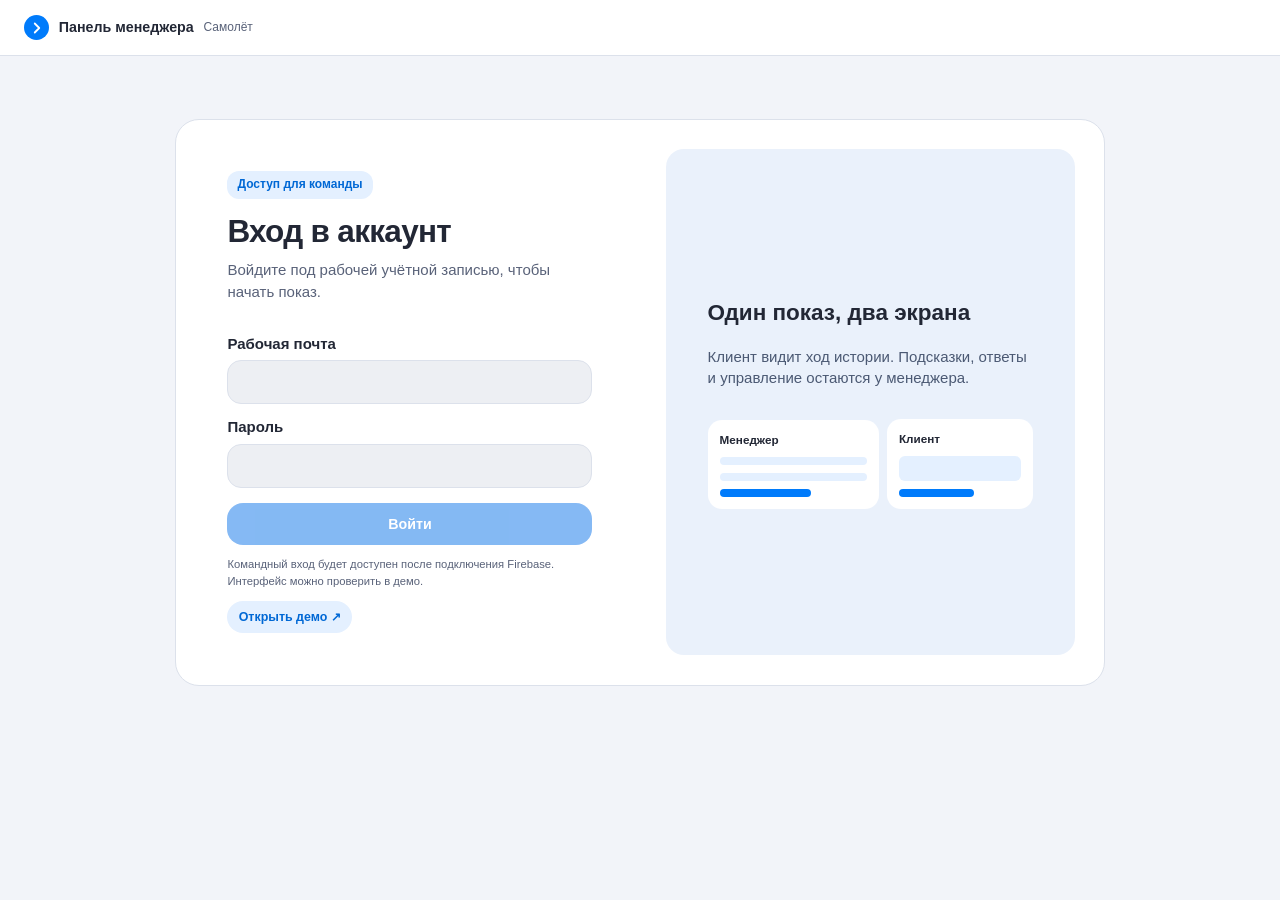
==== index.html @ 3eee1308 "Add synchronized sales presenter demo" ====
<!doctype html>
<html lang="ru">
<head>
  <meta charset="utf-8">
  <meta name="viewport" content="width=device-width, initial-scale=1">
  <title>Менеджер · Показ квартиры</title>
  <link rel="stylesheet" href="show.css">
  <script src="network-config.js" defer></script>
  <script src="show.js" defer></script>
  <script src="manager.js" defer></script>
</head>
<body data-role="manager">
  <header class="bar">
    <div class="app-identity">
      <span class="app-mark" aria-hidden="true"><svg viewBox="0 0 24 24"><path d="m9 6 6 6-6 6"/></svg></span>
      <b>Панель менеджера</b>
      <span class="mode">Самолёт</span>
    </div>
    <div class="connection" id="show-actions" hidden>
      <span id="status" role="status">Клиентский экран закрыт</span>
      <a id="client-link" class="button secondary" target="_blank" rel="noopener">Открыть клиентский экран ↗</a>
      <button id="sign-out" type="button" hidden>Завершить показ и выйти</button>
    </div>
  </header>
  <main id="login" class="login" hidden>
    <div class="login-panel">
      <span class="login-label">Доступ для команды</span>
      <h1>Вход в аккаунт</h1>
      <p class="login-intro">Войдите под рабочей учётной записью, чтобы начать показ.</p>
      <form id="login-form" method="post">
        <fieldset id="login-fields" disabled>
          <label for="email">Рабочая почта</label>
          <input id="email" type="email" autocomplete="username" required>
          <label for="password">Пароль</label>
          <input id="password" type="password" autocomplete="current-password" required>
          <button id="sign-in" type="submit" class="primary" disabled>Войти</button>
        </fieldset>
      </form>
      <p id="login-status" class="footnote" role="status">Подключаем вход…</p>
      <a id="open-demo" class="button secondary" href="?demo=1" hidden>Открыть демо ↗</a>
    </div>
    <aside class="login-preview">
      <h2>Один показ, два экрана</h2>
      <p>Клиент видит ход истории. Подсказки, ответы и управление остаются у менеджера.</p>
      <div class="preview-windows" aria-hidden="true">
        <div class="preview-screen preview-manager">
          <span>Менеджер</span>
          <i></i><i></i><i></i>
        </div>
        <div class="preview-screen preview-client">
          <span>Клиент</span>
          <i></i><i></i>
        </div>
      </div>
    </aside>
  </main>
  <div id="workspace" class="layout" hidden>
    <aside class="rail" aria-label="Этапы показа">
      <ol class="steps">
        <li data-step="U01" title="Знакомство">
          <svg viewBox="0 0 24 24" aria-hidden="true"><path d="M5 5h14v11h-6l-4 3v-3H5zM8 9h8M8 12h5"/></svg><span class="sr-only">Знакомство</span>
        </li>
        <li data-step="U08" title="Путь домой">
          <svg viewBox="0 0 24 24" aria-hidden="true"><path d="m4 11 8-7 8 7v8H4zM10 19v-6h4v6"/></svg><span class="sr-only">Путь домой</span>
        </li>
        <li data-step="H02" title="Маршрут с коляской">
          <svg viewBox="0 0 24 24" aria-hidden="true"><path d="M8 6h9l3 4H9L7 4H4m5 6 1 5h7l3-5"/><circle cx="11" cy="19" r="1.5"/><circle cx="17" cy="19" r="1.5"/></svg><span class="sr-only">Маршрут с коляской</span>
        </li>
        <li data-step="U19" title="Критерии">
          <svg viewBox="0 0 24 24" aria-hidden="true"><path d="M9 6h11M9 12h11M9 18h11M4 6h1m-1 6h1m-1 6h1"/></svg><span class="sr-only">Критерии</span>
        </li>
        <li data-step="U20" title="Подбор">
          <svg viewBox="0 0 24 24" aria-hidden="true"><path d="M5 5h5v5H5zm9 0h5v5h-5zM5 14h5v5H5zm9 0h5v5h-5z"/></svg><span class="sr-only">Подбор</span>
        </li>
      </ol>
    </aside>
    <main class="panel">
      <section id="stage" class="stage" aria-label="Общий кадр"></section>
      <aside class="tools" aria-label="Рабочая панель">
        <div class="tools-fields">
          <div class="cue-card">
            <p class="eyebrow">Подсказка менеджеру</p>
            <h2 id="cue-title"></h2>
            <p id="cue" class="cue"></p>
          </div>
          <button id="branch" type="button" class="branch-option" hidden>Маршрут с коляской ↗</button>
          <div class="answer">
            <label for="confirmed">Ответ клиента</label>
            <textarea id="confirmed" rows="4" placeholder="Запишите ответ словами клиента"></textarea>
          </div>
        </div>
        <div class="controls">
          <button id="next" type="button" class="primary">Далее</button>
          <button id="back" type="button" class="secondary">Назад</button>
        </div>
        <p class="footnote">Ответ виден только менеджеру. Для репетиции используйте вымышленные данные.</p>
      </aside>
    </main>
  </div>
</body>
</html>
---- show.css ----
:root {
  color-scheme: light;
  font: 15px/1.45 "Segoe UI", Arial, sans-serif;
  color: #222735;
  background: #f2f4f9;
  --blue: #007bfb;
  --blue-ink: #0068d5;
  --blue-soft: #e4f0ff;
  --surface: #edeff3;
  --muted: #596279;
  --line: #dce1eb;
}

* { box-sizing: border-box; }
[hidden] { display: none !important; }
body { margin: 0; height: 100dvh; display: grid; grid-template-rows: auto minmax(0, 1fr); }

.bar, .app-identity, .connection {
  display: flex;
  align-items: center;
  gap: .65rem;
}

.bar {
  min-height: 56px;
  justify-content: space-between;
  flex-wrap: wrap;
  padding: .55rem clamp(.8rem, 2vw, 1.6rem);
  background: #fff;
  border-bottom: 1px solid var(--line);
}

.app-identity { font-size: .95rem; }
.app-mark {
  display: grid;
  width: 25px;
  height: 25px;
  flex: 0 0 25px;
  place-items: center;
  border-radius: 50%;
  color: white;
  background: var(--blue);
}
.app-mark svg { width: 18px; fill: none; stroke: currentColor; stroke-width: 2.4; stroke-linecap: round; stroke-linejoin: round; }
.mode, #status { font-size: .8rem; color: var(--muted); }
.connection { flex-wrap: wrap; gap: .5rem; }

.layout {
  min-width: 0;
  min-height: 0;
  display: grid;
  grid-template-columns: 54px minmax(0, 1fr);
  padding: 12px 14px 14px 8px;
  gap: 7px;
}

.rail { min-height: 0; overflow: auto; }
.steps { display: grid; justify-items: center; gap: 7px; list-style: none; margin: 0; padding: 7px 0; }
.steps li { display: grid; place-items: center; width: 36px; height: 36px; border-radius: 11px; color: #575e76; }
.steps li[aria-current] { color: var(--blue-ink); background: #fff; box-shadow: 0 1px 3px #293f6510; }
.steps svg { width: 19px; fill: none; stroke: currentColor; stroke-width: 1.65; stroke-linecap: round; stroke-linejoin: round; }
.sr-only { position: absolute; width: 1px; height: 1px; padding: 0; overflow: hidden; clip-path: inset(50%); white-space: nowrap; }

.panel {
  display: grid;
  grid-template-columns: minmax(0, 1fr) clamp(220px, 23vw, 290px);
  gap: 12px;
  min-width: 0;
  min-height: 0;
  padding: 8px;
  background: #fff;
  border-radius: 22px;
}

.client-panel { grid-template-columns: minmax(0, 1fr); padding: 12px 14px 14px; }
.stage, .tools { min-width: 0; min-height: 0; overflow: auto; overscroll-behavior: contain; scrollbar-width: thin; }
.stage { position: relative; border-radius: 14px; background: #fff; }
[data-role=client] .stage { overflow: hidden; border-radius: 22px; }
.story { width: min(100%, 1400px); margin-inline: auto; padding: 12px 8px 12px 10px; }
[data-role=client] .story { padding: 16px 14px; }
.story-block + .story-block { margin-top: 12px; }
.scene-heading { padding: 5px 6px 3px; }

h1 { margin: 0; font-size: clamp(1.24rem, 2.1vw, 1.52rem); line-height: 1.22; letter-spacing: -.022em; }
h2 { margin: .2rem 0; font-size: 1.04rem; line-height: 1.28; }
.lead { margin: .4rem 0 0; color: #667087; font-size: clamp(.92rem, 1.4vw, 1.06rem); font-weight: 600; }

.art { margin: 0; border-radius: 18px; overflow: hidden; background: #eaf1fb; }
.art svg { display: block; width: 100%; height: auto; }
.client-panel .art { max-width: max(780px, calc(140dvh - 155px)); margin-inline: auto; }
.overview { display: grid; align-content: center; gap: 10px; min-height: clamp(180px, 32dvh, 340px); padding: clamp(16px, 3vw, 34px); border-radius: 18px; background: #eaf1fb; }
.overview ol { display: grid; gap: 9px; list-style: none; margin: 0; padding: 0; }
.overview li { display: flex; align-items: center; gap: 9px; width: fit-content; padding: 8px 12px; border-radius: 13px; background: #fff; font-weight: 650; }
.overview li span { color: var(--blue-ink); font-size: .76rem; }
.detail, .lots article { padding: 16px; border-radius: 16px; background: #f1f5fa; }
.detail p { margin: .4rem 0 0; color: #3e4b62; }
.lots { display: grid; grid-template-columns: repeat(2, minmax(0, 1fr)); gap: 10px; }
.lots strong { display: block; margin-bottom: .25rem; }

.tools { display: flex; flex-direction: column; gap: 8px; padding: 12px 6px 12px 0; overflow: hidden; }
.tools-fields { display: flex; flex: 1; min-height: 0; flex-direction: column; gap: 8px; overflow: auto; scrollbar-width: thin; }
.cue-card, .answer { border-radius: 18px; padding: 13px 14px; background: var(--surface); }
.cue-card { flex-shrink: 0; }
.eyebrow { margin: 0 0 .4rem; font-size: .75rem; color: var(--muted); font-weight: 650; }
.cue { margin: .45rem 0 0; color: #424c63; font-size: .875rem; }
.answer { min-height: 112px; display: flex; flex: 1 0 auto; flex-direction: column; }
.answer label { font-size: .9rem; color: #515c74; font-weight: 650; margin-bottom: .35rem; }
textarea { width: 100%; min-height: 64px; flex: 1; resize: vertical; padding: 0; border: 0; background: transparent; font: inherit; color: inherit; }
textarea::placeholder { color: #616b82; }
.footnote { color: var(--muted); font-size: .75rem; margin: 0 .2rem; }
.controls { display: grid; gap: 5px; flex-shrink: 0; }

.button, button {
  display: inline-flex;
  align-items: center;
  justify-content: center;
  min-height: 32px;
  padding: .4rem .75rem;
  border: 0;
  border-radius: 16px;
  background: var(--surface);
  color: #30384b;
  font: inherit;
  font-size: .83rem;
  font-weight: 650;
  text-align: center;
  text-decoration: none;
  cursor: pointer;
}
button:disabled { opacity: .48; cursor: default; }
.primary { color: #fff; background: #006ee8; }
.secondary { color: var(--blue-ink); background: var(--blue-soft); }
.branch-option { justify-content: flex-start; min-height: 46px; flex-shrink: 0; padding-inline: 14px; background: var(--surface); }
.branch-option:hover { color: var(--blue-ink); background: var(--blue-soft); }
:where(a, button, textarea, input):focus-visible { outline: 2px solid var(--blue-ink); outline-offset: 2px; }

.waiting { padding: 1.3rem; color: var(--muted); }
.login {
  align-self: start;
  display: grid;
  grid-template-columns: minmax(280px, 1fr) minmax(280px, 1fr);
  gap: clamp(16px, 4vw, 54px);
  width: min(930px, calc(100% - 2rem));
  margin: clamp(1rem, 7vh, 4.5rem) auto;
  padding: clamp(12px, 2.3vw, 30px);
  border: 1px solid var(--line);
  border-radius: 24px;
  background: #fff;
}
.login-panel { min-width: 0; padding: clamp(10px, 2vw, 22px); }
.login-label { display: inline-block; padding: 5px 10px; border-radius: 12px; color: var(--blue-ink); background: var(--blue-soft); font-size: .8rem; font-weight: 650; }
.login h1 { font-size: clamp(1.65rem, 3.1vw, 2.1rem); margin-top: .85rem; }
.login-intro { color: var(--muted); margin: .6rem 0 1.2rem; }
.login fieldset { min-width: 0; padding: 0; border: 0; margin: 0; }
.login label { display: block; margin: .8rem 0 .4rem; font-weight: 650; }
.login input { width: 100%; min-height: 44px; padding: .65rem .8rem; border: 1px solid var(--line); border-radius: 14px; background: var(--surface); color: inherit; font: inherit; }
.login button { margin: 1rem 0 .75rem; width: 100%; min-height: 42px; font-size: .95rem; }
.login .footnote { margin: 0; line-height: 1.5; }
.login #open-demo { margin-top: .75rem; }
.login-preview { display: flex; flex-direction: column; justify-content: center; padding: clamp(18px, 4vw, 42px); border-radius: 18px; background: #eaf1fb; }
.login-preview h2 { font-size: clamp(1.15rem, 2vw, 1.5rem); }
.login-preview p { color: #4b5973; }
.preview-windows { display: grid; grid-template-columns: 1fr .85fr; gap: 8px; align-items: end; margin-top: 15px; }
.preview-screen { display: grid; gap: 8px; padding: 12px; border-radius: 14px; background: #fff; }
.preview-screen span { font-size: .78rem; font-weight: 650; }
.preview-screen i { height: 8px; border-radius: 6px; background: var(--blue-soft); }
.preview-screen i:last-child { width: 62%; background: var(--blue); }
.preview-client i:first-of-type { height: 25px; }

.pointer {
  display: none;
  position: absolute;
  z-index: 1;
  width: 20px;
  height: 20px;
  border: 3px solid white;
  outline: 2px solid var(--blue);
  border-radius: 50%;
  background: var(--blue);
  transform: translate(-50%, -50%);
  pointer-events: none;
}

@media (min-width: 741px) and (min-height: 720px) {
  .tools { padding-top: 89px; }
}

@media (max-width: 740px) {
  .layout { grid-template-columns: 38px minmax(0, 1fr); padding: 6px; gap: 3px; }
  .client-panel { grid-template-columns: minmax(0, 1fr); }
  .panel { grid-template-columns: minmax(0, 1fr); grid-template-rows: minmax(0, 1.2fr) minmax(0, 1fr); gap: 5px; }
  .tools { padding: 3px 6px 6px; border-top: 1px solid var(--line); }
  .story { padding-inline: 3px; }
  .mode { display: none; }
  .login { grid-template-columns: minmax(0, 1fr); max-width: 460px; }
  .login-preview { display: none; }
}
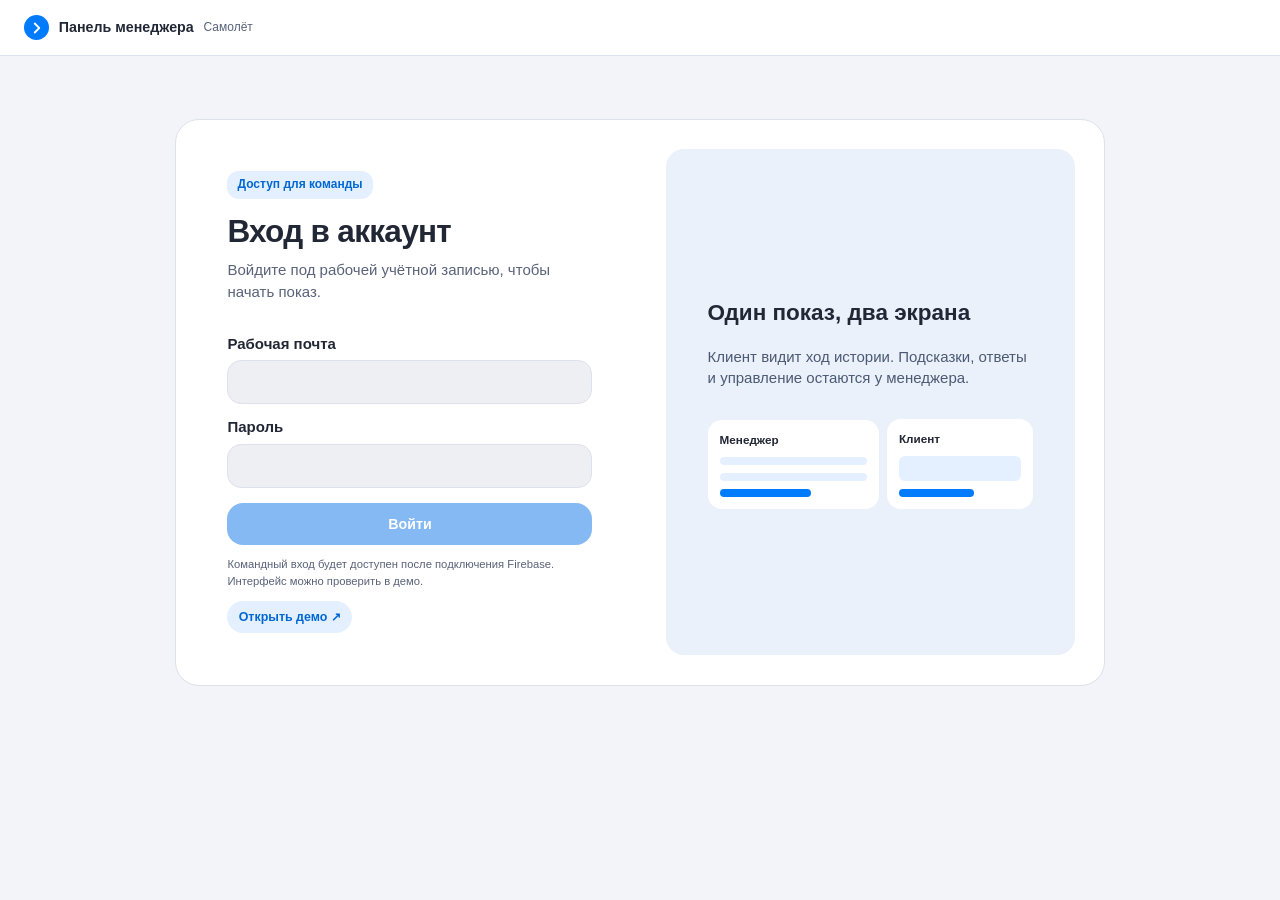
==== commit c0f116aa: "Link the presentation to the official apartment catalog" ====
--- a/index.html
+++ b/index.html
@@ -4,10 +4,10 @@
   <meta charset="utf-8">
   <meta name="viewport" content="width=device-width, initial-scale=1">
   <title>Менеджер · Показ квартиры</title>
-  <link rel="stylesheet" href="show.css">
+  <link rel="stylesheet" href="show.css?v=catalog-1">
   <script src="network-config.js" defer></script>
-  <script src="show.js" defer></script>
-  <script src="manager.js" defer></script>
+  <script src="show.js?v=catalog-1" defer></script>
+  <script src="manager.js?v=catalog-1" defer></script>
 </head>
 <body data-role="manager">
   <header class="bar">
@@ -84,6 +84,19 @@
             <p id="cue" class="cue"></p>
           </div>
           <button id="branch" type="button" class="branch-option" hidden>Маршрут с коляской ↗</button>
+          <fieldset id="catalog-filters" class="catalog-filters" hidden>
+            <legend>Согласованные параметры</legend>
+            <label for="room-count">Количество комнат</label>
+            <select id="room-count">
+              <option value="">Любое</option>
+              <option value="1">1 комната</option>
+              <option value="2">2 комнаты</option>
+              <option value="3">3 комнаты</option>
+            </select>
+            <label for="price-limit">Максимальная цена, ₽</label>
+            <input id="price-limit" type="number" min="1" max="1000000000" step="1" placeholder="Не указана">
+            <p class="footnote">Эти параметры попадут в ссылку на каталог после перехода к подбору.</p>
+          </fieldset>
           <div class="answer">
             <label for="confirmed">Ответ клиента</label>
             <textarea id="confirmed" rows="4" placeholder="Запишите ответ словами клиента"></textarea>
--- a/show.css
+++ b/show.css
@@ -92,10 +92,15 @@
 .overview ol { display: grid; gap: 9px; list-style: none; margin: 0; padding: 0; }
 .overview li { display: flex; align-items: center; gap: 9px; width: fit-content; padding: 8px 12px; border-radius: 13px; background: #fff; font-weight: 650; }
 .overview li span { color: var(--blue-ink); font-size: .76rem; }
-.detail, .lots article { padding: 16px; border-radius: 16px; background: #f1f5fa; }
+.detail { padding: 16px; border-radius: 16px; background: #f1f5fa; }
 .detail p { margin: .4rem 0 0; color: #3e4b62; }
-.lots { display: grid; grid-template-columns: repeat(2, minmax(0, 1fr)); gap: 10px; }
-.lots strong { display: block; margin-bottom: .25rem; }
+.source-link { display: inline-block; margin-top: .65rem; color: var(--blue-ink); font-weight: 650; text-decoration: none; }
+.source-link:hover { text-decoration: underline; }
+.selection { padding: clamp(12px, 2.5vw, 22px); border-radius: 18px; background: #eaf1fb; }
+.selection-grid { display: grid; grid-template-columns: repeat(auto-fit, minmax(min(100%, 175px), 1fr)); gap: 10px; }
+.selection-grid a { display: grid; align-content: start; gap: 5px; padding: 14px; border: 1px solid transparent; border-radius: 14px; background: #fff; color: var(--blue-ink); text-decoration: none; }
+.selection-grid a:hover { border-color: var(--blue-ink); }
+.selection-grid span { color: var(--muted); font-size: .85rem; }
 
 .tools { display: flex; flex-direction: column; gap: 8px; padding: 12px 6px 12px 0; overflow: hidden; }
 .tools-fields { display: flex; flex: 1; min-height: 0; flex-direction: column; gap: 8px; overflow: auto; scrollbar-width: thin; }
@@ -103,6 +108,10 @@
 .cue-card { flex-shrink: 0; }
 .eyebrow { margin: 0 0 .4rem; font-size: .75rem; color: var(--muted); font-weight: 650; }
 .cue { margin: .45rem 0 0; color: #424c63; font-size: .875rem; }
+.catalog-filters { flex-shrink: 0; min-width: 0; margin: 0; padding: 10px 14px 13px; border: 1px solid var(--line); border-radius: 16px; }
+.catalog-filters legend { padding-inline: 4px; font-size: .85rem; font-weight: 650; }
+.catalog-filters label { display: block; margin-bottom: 4px; color: #424c63; font-size: .82rem; }
+.catalog-filters input, .catalog-filters select { width: 100%; margin-bottom: 9px; padding: 6px 8px; border: 1px solid var(--line); border-radius: 9px; background: #fff; color: inherit; font: inherit; }
 .answer { min-height: 112px; display: flex; flex: 1 0 auto; flex-direction: column; }
 .answer label { font-size: .9rem; color: #515c74; font-weight: 650; margin-bottom: .35rem; }
 textarea { width: 100%; min-height: 64px; flex: 1; resize: vertical; padding: 0; border: 0; background: transparent; font: inherit; color: inherit; }
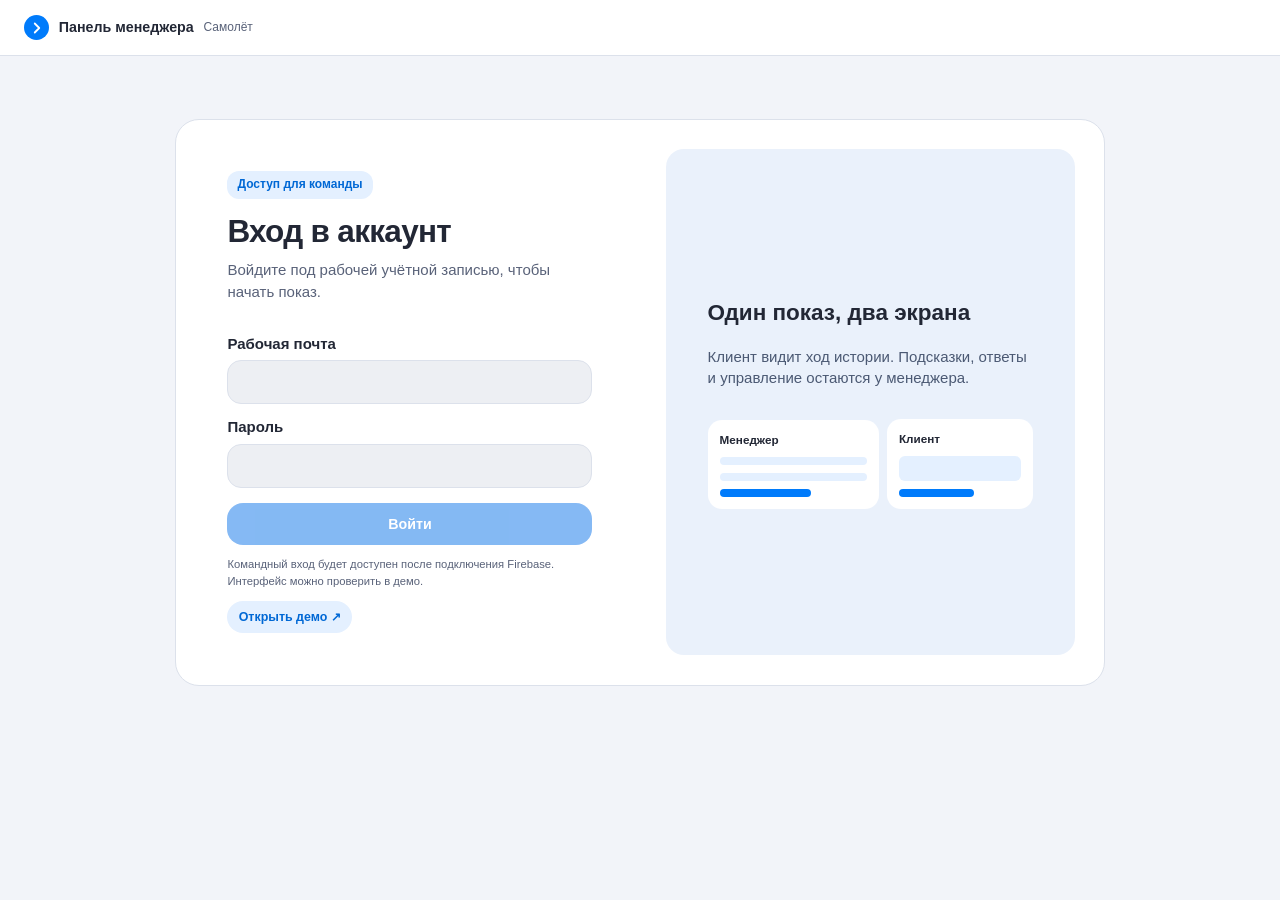
==== commit 56c9802f: "Stream the catalog tab to the audience window" ====
--- a/index.html
+++ b/index.html
@@ -4,10 +4,11 @@
   <meta charset="utf-8">
   <meta name="viewport" content="width=device-width, initial-scale=1">
   <title>Менеджер · Показ квартиры</title>
-  <link rel="stylesheet" href="show.css?v=catalog-1">
+  <link rel="stylesheet" href="show.css?v=catalog-2">
   <script src="network-config.js" defer></script>
-  <script src="show.js?v=catalog-1" defer></script>
-  <script src="manager.js?v=catalog-1" defer></script>
+  <script src="catalog-share.js" defer></script>
+  <script src="show.js?v=catalog-2" defer></script>
+  <script src="manager.js?v=catalog-2" defer></script>
 </head>
 <body data-role="manager">
   <header class="bar">
@@ -97,6 +98,10 @@
             <input id="price-limit" type="number" min="1" max="1000000000" step="1" placeholder="Не указана">
             <p class="footnote">Эти параметры попадут в ссылку на каталог после перехода к подбору.</p>
           </fieldset>
+          <section id="catalog-share" class="catalog-share" aria-label="Демонстрация каталога" hidden>
+            <button id="share-catalog" type="button" class="primary">Показать вкладку</button>
+            <p id="catalog-share-status" class="footnote" role="status"></p>
+          </section>
           <div class="answer">
             <label for="confirmed">Ответ клиента</label>
             <textarea id="confirmed" rows="4" placeholder="Запишите ответ словами клиента"></textarea>
--- a/show.css
+++ b/show.css
@@ -72,7 +72,7 @@
   border-radius: 22px;
 }
 
-.client-panel { grid-template-columns: minmax(0, 1fr); padding: 12px 14px 14px; }
+.client-panel { position: relative; grid-template-columns: minmax(0, 1fr); padding: 12px 14px 14px; }
 .stage, .tools { min-width: 0; min-height: 0; overflow: auto; overscroll-behavior: contain; scrollbar-width: thin; }
 .stage { position: relative; border-radius: 14px; background: #fff; }
 [data-role=client] .stage { overflow: hidden; border-radius: 22px; }
@@ -112,6 +112,10 @@
 .catalog-filters legend { padding-inline: 4px; font-size: .85rem; font-weight: 650; }
 .catalog-filters label { display: block; margin-bottom: 4px; color: #424c63; font-size: .82rem; }
 .catalog-filters input, .catalog-filters select { width: 100%; margin-bottom: 9px; padding: 6px 8px; border: 1px solid var(--line); border-radius: 9px; background: #fff; color: inherit; font: inherit; }
+.catalog-share { display: grid; gap: 7px; flex-shrink: 0; padding: 10px; border-radius: 16px; background: var(--blue-soft); }
+.catalog-live { position: absolute; inset: 12px 14px 14px; z-index: 2; display: grid; grid-template-rows: auto minmax(0, 1fr); gap: 9px; padding: 12px; border-radius: 22px; background: #fff; }
+.catalog-live h1 { padding: 4px; font-size: 1.1rem; }
+.catalog-live video { width: 100%; height: 100%; min-height: 0; border-radius: 13px; background: #222735; object-fit: contain; }
 .answer { min-height: 112px; display: flex; flex: 1 0 auto; flex-direction: column; }
 .answer label { font-size: .9rem; color: #515c74; font-weight: 650; margin-bottom: .35rem; }
 textarea { width: 100%; min-height: 64px; flex: 1; resize: vertical; padding: 0; border: 0; background: transparent; font: inherit; color: inherit; }
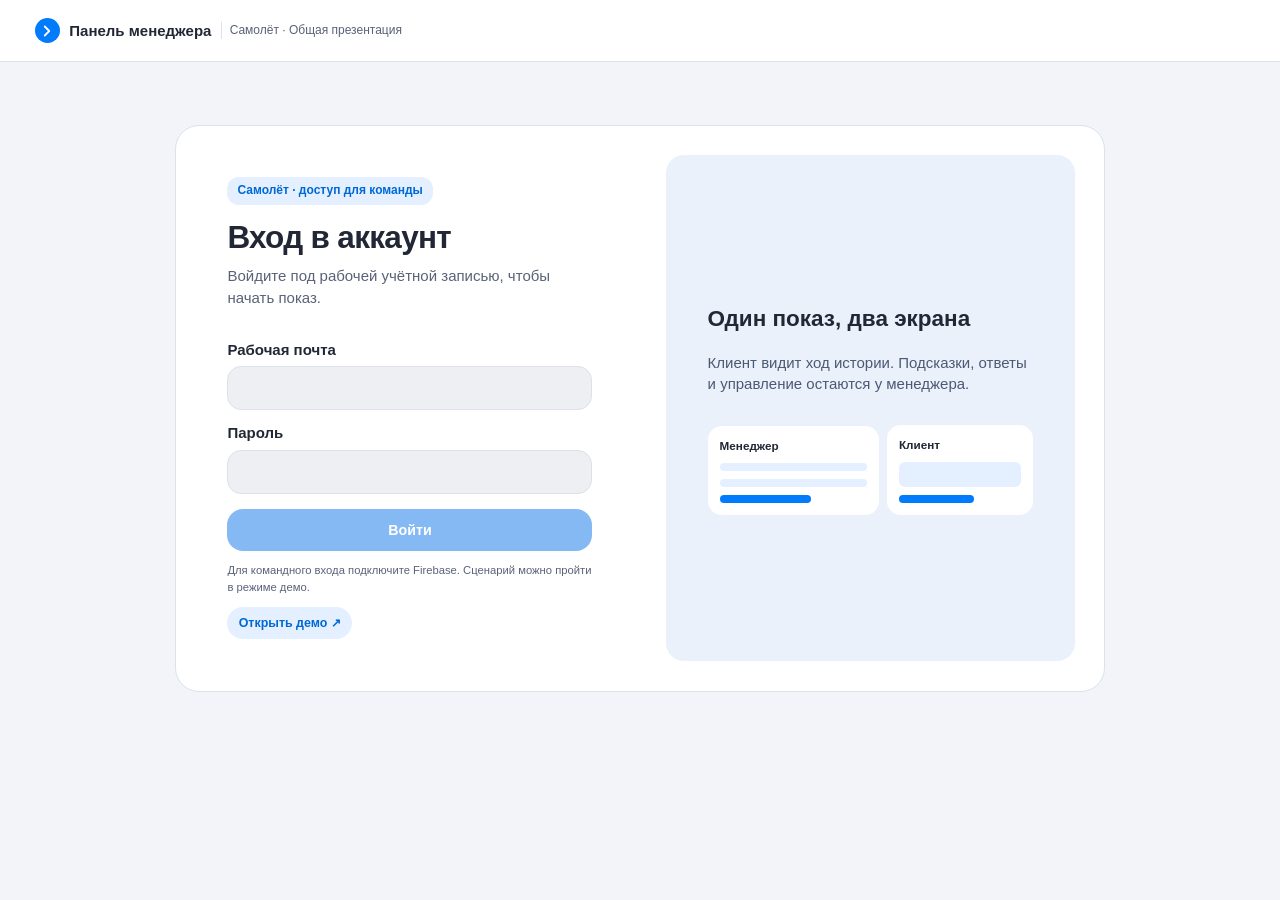
==== commit 5233ac3d: "Publish Eco Bunino v0.6 stakeholder demo" ====
--- a/index.html
+++ b/index.html
@@ -3,29 +3,45 @@
 <head>
   <meta charset="utf-8">
   <meta name="viewport" content="width=device-width, initial-scale=1">
-  <title>Менеджер · Показ квартиры</title>
-  <link rel="stylesheet" href="show.css?v=catalog-2">
-  <script src="network-config.js" defer></script>
-  <script src="catalog-share.js" defer></script>
-  <script src="show.js?v=catalog-2" defer></script>
-  <script src="manager.js?v=catalog-2" defer></script>
+  <title>Самолёт · Панель менеджера</title>
+  <link rel="icon" type="image/svg+xml" href="favicon.svg">
+  <link rel="stylesheet" href="show.css?v=0.6.0">
+  <script src="startup.js?v=0.6.0" defer></script>
+  <script src="network-config.js?v=0.6.0" defer></script>
+  <script src="catalog-share.js?v=0.6.0" defer></script>
+  <script src="story-public.js?v=0.6.0" defer></script>
+  <script src="projects.js?v=0.6.0" defer></script>
+  <script src="audience-story.js?v=0.6.0" defer></script>
+  <script src="eco-layouts.js?v=0.6.0" defer></script>
+  <script src="living-scenes.js?v=0.6.0" defer></script>
+  <script src="visual-context.js?v=0.6.0" defer></script>
+  <script src="story-manager.js?v=0.6.0" defer></script>
+  <script src="show.js?v=0.6.0" defer></script>
+  <script src="route-planner.js?v=0.6.0" defer></script>
+  <script src="meeting-selection.js?v=0.6.0" defer></script>
+  <script src="manager.js?v=0.6.0" defer></script>
 </head>
 <body data-role="manager">
+  <section id="startup-notice" class="startup-notice" aria-label="Загрузка показа">
+    <p role="status">Загружаем показ…</p>
+    <a href="">Открыть свежую страницу</a>
+  </section>
   <header class="bar">
     <div class="app-identity">
       <span class="app-mark" aria-hidden="true"><svg viewBox="0 0 24 24"><path d="m9 6 6 6-6 6"/></svg></span>
       <b>Панель менеджера</b>
-      <span class="mode">Самолёт</span>
+      <span id="manager-mode" class="mode">Самолёт · Общая презентация</span>
     </div>
     <div class="connection" id="show-actions" hidden>
       <span id="status" role="status">Клиентский экран закрыт</span>
+      <button id="open-hub" class="secondary" type="button" hidden>Проекты ↔</button>
       <a id="client-link" class="button secondary" target="_blank" rel="noopener">Открыть клиентский экран ↗</a>
       <button id="sign-out" type="button" hidden>Завершить показ и выйти</button>
     </div>
   </header>
   <main id="login" class="login" hidden>
     <div class="login-panel">
-      <span class="login-label">Доступ для команды</span>
+      <span class="login-label">Самолёт · доступ для команды</span>
       <h1>Вход в аккаунт</h1>
       <p class="login-intro">Войдите под рабочей учётной записью, чтобы начать показ.</p>
       <form id="login-form" method="post">
@@ -56,64 +72,313 @@
     </aside>
   </main>
   <div id="workspace" class="layout" hidden>
-    <aside class="rail" aria-label="Этапы показа">
-      <ol class="steps">
-        <li data-step="U01" title="Знакомство">
-          <svg viewBox="0 0 24 24" aria-hidden="true"><path d="M5 5h14v11h-6l-4 3v-3H5zM8 9h8M8 12h5"/></svg><span class="sr-only">Знакомство</span>
-        </li>
-        <li data-step="U08" title="Путь домой">
-          <svg viewBox="0 0 24 24" aria-hidden="true"><path d="m4 11 8-7 8 7v8H4zM10 19v-6h4v6"/></svg><span class="sr-only">Путь домой</span>
-        </li>
-        <li data-step="H02" title="Маршрут с коляской">
-          <svg viewBox="0 0 24 24" aria-hidden="true"><path d="M8 6h9l3 4H9L7 4H4m5 6 1 5h7l3-5"/><circle cx="11" cy="19" r="1.5"/><circle cx="17" cy="19" r="1.5"/></svg><span class="sr-only">Маршрут с коляской</span>
-        </li>
-        <li data-step="U19" title="Критерии">
-          <svg viewBox="0 0 24 24" aria-hidden="true"><path d="M9 6h11M9 12h11M9 18h11M4 6h1m-1 6h1m-1 6h1"/></svg><span class="sr-only">Критерии</span>
-        </li>
-        <li data-step="U20" title="Подбор">
-          <svg viewBox="0 0 24 24" aria-hidden="true"><path d="M5 5h5v5H5zm9 0h5v5h-5zM5 14h5v5H5zm9 0h5v5h-5z"/></svg><span class="sr-only">Подбор</span>
-        </li>
-      </ol>
+    <aside class="rail" aria-label="Маршрут показа">
+      <div class="rail-title">История v0.6</div>
+      <p id="run-progress" class="rail-progress"></p>
+      <ol id="chapters" class="steps"></ol>
+      <details class="rehearsal" open>
+        <summary>Репетиция</summary>
+        <label for="practice">Вводные</label>
+        <select id="practice">
+          <option value="none">Свои ответы</option>
+          <option value="partial">Известна только цель</option>
+          <optgroup label="Восемь историй">
+            <option value="family">Семья и школа</option>
+            <option value="work">Без детей, работа дома</option>
+            <option value="upgrade">Квартира побольше</option>
+            <option value="parents">Для родителей</option>
+            <option value="child-home">Жильё ребёнку</option>
+            <option value="rent">Сдавать в аренду</option>
+            <option value="resale">Купить для перепродажи</option>
+            <option value="independent">Съехать от родных</option>
+          </optgroup>
+          <option value="move">Семья и переезд · демо</option>
+        </select>
+        <label for="route-mode">Маршрут</label>
+        <select id="route-mode">
+          <option value="full">Полный · 10:00</option>
+          <option value="short">Короткий · основные сцены</option>
+        </select>
+        <button id="restart-story" class="secondary" type="button">Начать заново</button>
+        <p id="practice-guide" class="footnote" hidden></p>
+      </details>
     </aside>
     <main class="panel">
       <section id="stage" class="stage" aria-label="Общий кадр"></section>
       <aside class="tools" aria-label="Рабочая панель">
         <div class="tools-fields">
           <div class="cue-card">
-            <p class="eyebrow">Подсказка менеджеру</p>
+            <p id="cue-meta" class="eyebrow">Только у менеджера</p>
             <h2 id="cue-title"></h2>
             <p id="cue" class="cue"></p>
+            <p id="cue-action" class="manager-action"></p>
+            <p id="cue-outcome" class="manager-outcome"></p>
+            <p id="cue-proof" class="footnote"></p>
+            <div id="cue-sources" class="cue-sources" hidden></div>
           </div>
-          <button id="branch" type="button" class="branch-option" hidden>Маршрут с коляской ↗</button>
+          <details id="meeting-summary" class="catalog-filters" hidden>
+            <summary>Запрос и проверки</summary>
+            <ul id="meeting-criteria" class="check-list"></ul>
+            <button id="edit-meeting" class="secondary" type="button">Уточнить запрос</button>
+          </details>
+          <fieldset id="intake-fields" class="catalog-filters intake-fields" hidden>
+            <legend id="intake-title">Уточнить запрос</legend>
+            <p id="intake-summary" class="intake-summary" hidden></p>
+            <div id="intake-purpose" class="intake-row">
+              <label for="lead-purpose">Для кого выбираете квартиру?</label>
+              <select id="lead-purpose">
+                <option value="">Пока неизвестно</option>
+                <option value="self">Для себя</option>
+                <option value="relative">Для родителей</option>
+                <option value="upgrade">Переехать в квартиру побольше</option>
+                <option value="child-home">Обеспечить ребёнка жильём</option>
+                <option value="rent">Сдавать в аренду</option>
+                <option value="resale">Купить для перепродажи</option>
+                <option value="independent">Съехать от родных</option>
+                <option value="investment">Инвестиции · цель уточняется</option>
+              </select>
+            </div>
+            <div id="intake-children" class="intake-row" hidden>
+              <label for="lead-children">Будут ли с вами жить дети?</label>
+              <select id="lead-children">
+                <option value="">Пока не уточнили</option>
+                <option value="yes">Да</option>
+                <option value="no">Нет</option>
+              </select>
+            </div>
+            <div id="intake-topic" class="intake-row">
+              <label for="lead-topic">Что сильнее всего повлияет на выбор?</label>
+              <select id="lead-topic"><option value="">Пока неизвестно или другое</option></select>
+            </div>
+            <details class="intake-limits">
+              <summary>Если уже известны бюджет и срок</summary>
+              <label for="lead-budget">Верхняя цена квартиры, ₽</label>
+              <input id="lead-budget" type="number" min="1" max="1000000000" step="1" placeholder="Не указана">
+              <label for="lead-when">Когда нужен переезд</label>
+              <select id="lead-when">
+                <option value="">Пока не обсуждали</option>
+                <option value="ready">Нужна готовая квартира</option>
+                <option value="year">В течение года</option>
+                <option value="flexible">Срок гибкий</option>
+              </select>
+              <label for="lead-date">Въезд не позже</label>
+              <input id="lead-date" type="date">
+              <label for="lead-rooms">Сколько комнат нужно</label>
+              <select id="lead-rooms">
+                <option value="">Пока неизвестно</option><option value="0">Студия</option><option value="1">1 комната</option><option value="2">2 комнаты</option><option value="3">3 комнаты</option>
+              </select>
+            </details>
+            <details class="meeting-details">
+              <summary>Если уже известны детали запроса</summary>
+              <label for="lead-detail">Обязательное условие своими словами</label>
+              <input id="lead-detail" maxlength="180" placeholder="Например, две отдельные спальни">
+              <label for="lead-route-limit">Предел времени до школы, сада или места назначения, мин</label>
+              <input id="lead-route-limit" type="number" min="1" max="240" step="1" placeholder="Например, 15">
+              <label for="lead-place">Куда обычно ездите после школы или напрямую</label>
+              <input id="lead-place" maxlength="160" placeholder="Например, метро «Тёплый Стан»">
+              <label for="lead-transport">Как добираетесь</label>
+              <select id="lead-transport">
+                <option value="">Пока неизвестно</option><option value="mt">На общественном транспорте</option><option value="auto">На машине</option><option value="pd">Пешком</option>
+              </select>
+            </details>
+            <button id="intake-edit" class="secondary" type="button" hidden>Уточнить вводные</button>
+            <label class="tailoring" for="tailor-intro"><input id="tailor-intro" type="checkbox" checked> Показать на первом кадре проекта пользу под запрос</label>
+            <div class="intake-preview">
+              <img id="intake-preview-image" alt="" width="64" height="40">
+              <p><b>Следующий кадр</b><span id="intake-preview-label" aria-live="polite"></span></p>
+            </div>
+            <p class="footnote">Выбор обновляет текущую иллюстрацию. Поля ответа видит менеджер.</p>
+          </fieldset>
+          <fieldset id="visual-controls" class="visual-controls" hidden>
+            <legend>Сегмент и потребность</legend>
+            <p id="visual-guide" class="footnote">Выберите, что важнее клиенту. История подстроится.</p>
+            <div id="visual-options" class="visual-options"></div>
+          </fieldset>
+          <fieldset id="living-profile-fields" class="catalog-filters" hidden>
+            <legend>Планировка и жизнь дома</legend>
+            <label for="living-profile">Какой сценарий показать?</label>
+            <select id="living-profile"></select>
+            <p id="living-fit" class="footnote"></p>
+          </fieldset>
+          <details id="layout-library" class="catalog-filters layout-library" hidden>
+            <summary>Все планировки проекта</summary>
+            <label for="layout-library-plan">План из каталога</label>
+            <select id="layout-library-plan"></select>
+            <img id="layout-library-image" alt="">
+            <a id="layout-library-source" class="source-link" target="_blank" rel="noopener noreferrer">Открыть карточку ↗</a>
+            <small id="layout-library-life-note" aria-live="polite"></small>
+            <button id="layout-library-life" type="button" class="secondary" aria-describedby="layout-library-life-note">Показать сценарий жизни</button>
+          </details>
+          <form id="route-planner" hidden>
+            <fieldset class="catalog-filters route-planner">
+              <legend>Маршрут на карте</legend>
+              <label for="route-origin">Откуда</label>
+              <input id="route-origin" required maxlength="180" autocomplete="off" placeholder="Адрес корпуса или подъезда">
+              <p id="route-origin-note" class="footnote"></p>
+              <label for="route-destination">Куда</label>
+              <select id="route-destination" required></select>
+              <div id="route-custom-row" hidden>
+                <label for="route-custom">Адрес назначения</label>
+                <input id="route-custom" maxlength="180" autocomplete="off" placeholder="Например, Москва, ул. Тверская, 13">
+              </div>
+              <label for="route-travel">Способ поездки</label>
+              <select id="route-travel">
+                <option value="mt">Общественный транспорт</option>
+                <option value="auto">На машине</option>
+                <option value="pd">Пешком</option>
+              </select>
+              <label for="route-via">Через промежуточную точку</label>
+              <input id="route-via" maxlength="180" placeholder="Например, вход в школу">
+              <p class="footnote">По ссылке точки маршрута открываются в Яндекс Картах.</p>
+              <p id="route-via-note" class="footnote" hidden>Карта считает дорогу. Добавьте время на остановку в школе или саду отдельно.</p>
+              <div class="route-actions">
+                <button id="route-open" class="primary" type="submit">Открыть в Яндекс Картах ↗</button>
+                <a id="route-search" class="source-link" target="_blank" rel="noopener noreferrer" hidden>Поиск точки ↗</a>
+              </div>
+              <p id="route-status" class="footnote" role="status"></p>
+              <a id="route-reopen" class="source-link" target="_blank" rel="noopener noreferrer" hidden>Открыть ссылку на маршрут ↗</a>
+              <details id="route-result" class="meeting-details">
+                <summary>Записать результат карты</summary>
+                <label class="tailoring"><input id="route-confirm-origin" type="checkbox"> Проверен адрес выбранного корпуса или подъезда</label>
+                <label for="route-minutes">Время по карте, мин</label>
+                <input id="route-minutes" type="number" min="1" max="600" step="1">
+                <label id="route-departure-label" for="route-departure">Отправление в Картах</label>
+                <input id="route-departure" maxlength="60" placeholder="Например, будни 07:45 по Москве">
+                <label for="route-note">Что проверить на месте</label>
+                <input id="route-note" maxlength="140" placeholder="Например, проход через шлагбаум">
+                <button id="route-save" class="secondary" type="button">Сохранить проверку</button>
+              </details>
+              <p id="route-saved" class="manager-outcome" role="status" hidden></p>
+            </fieldset>
+          </form>
+          <fieldset id="school-check" class="catalog-filters" hidden>
+            <legend id="school-check-title">Приём в школу</legend>
+            <label for="school-institution">Учреждение или площадка</label>
+            <input id="school-institution" maxlength="120" placeholder="Укажите, где проверяете приём">
+            <label for="school-intake">Класс или группа и нужный срок</label>
+            <input id="school-intake" maxlength="120" placeholder="Например, 3 класс к сентябрю">
+            <label for="school-admission">Что известно о приёме</label>
+            <select id="school-admission">
+              <option value="">Нужно уточнить</option><option value="yes">Есть подтверждение от учреждения</option>
+              <option value="no">Приём на нужный срок не подтверждён учреждением</option>
+            </select>
+            <p class="footnote">Результат маршрута и подтверждение приёма сохраняются отдельно.</p>
+          </fieldset>
+          <section id="catalog-share" class="catalog-share" aria-label="Демонстрация вкладки" hidden>
+            <button id="share-catalog" type="button" class="primary">Показать вкладку</button>
+            <p id="catalog-share-status" class="footnote" role="status"></p>
+          </section>
+          <fieldset id="household-fields" class="catalog-filters" hidden>
+            <legend>Сведения о жильцах</legend>
+            <label for="children">Будут ли постоянно жить дети</label>
+            <select id="children"><option value="">Пока неизвестно</option><option value="yes">Да</option><option value="no">Нет</option></select>
+            <label for="school">Что важно для утреннего маршрута</label>
+            <select id="school"><option value="">Пока неизвестно или не нужно</option><option value="school">Школа</option><option value="daycare">Детский сад</option></select>
+            <label for="work">Нужно место для работы дома</label>
+            <select id="work"><option value="">Пока неизвестно</option><option value="yes">Да</option><option value="no">Нет</option></select>
+            <p class="footnote">Вводные учитываются после сверки с клиентом.</p>
+          </fieldset>
+          <fieldset id="future-fields" class="catalog-filters" hidden>
+            <legend id="future-title">Дополнительная цель</legend>
+            <label id="future-label" for="future">Что будет важно при переезде</label>
+            <select id="future"><option value="">Пока не обсуждали</option><option value="none">Дополнительная проверка не нужна</option><option value="sale">Возможность продать</option><option value="rent">Возможность сдавать</option></select>
+            <p id="future-guide" class="footnote"></p>
+          </fieldset>
+          <button id="withdraw-future" class="secondary" type="button" hidden>Продолжить без дополнительной цели</button>
+          <button id="review-future" class="secondary" type="button" hidden>Вернуться к вопросу о переезде</button>
+          <fieldset id="priority-fields" class="catalog-filters" hidden>
+            <legend>Важное условие</legend>
+            <label for="priority">Что проверим у первой квартиры</label>
+            <input id="priority" type="text" maxlength="180" placeholder="Например, путь от входа без ступеней">
+          </fieldset>
+          <div id="branch-options" class="branch-options" hidden></div>
+          <section id="hub-suggestions" class="hub-suggestions" aria-label="Проекты для сравнения" hidden></section>
           <fieldset id="catalog-filters" class="catalog-filters" hidden>
             <legend>Согласованные параметры</legend>
             <label for="room-count">Количество комнат</label>
             <select id="room-count">
               <option value="">Любое</option>
+              <option value="0">Студия</option>
               <option value="1">1 комната</option>
               <option value="2">2 комнаты</option>
               <option value="3">3 комнаты</option>
             </select>
+            <div id="living-suggestion" class="living-suggestion" hidden>
+              <p id="living-suggestion-text" class="footnote"></p>
+              <button id="use-living-rooms" class="secondary" type="button">Взять в подбор</button>
+            </div>
             <label for="price-limit">Максимальная цена, ₽</label>
             <input id="price-limit" type="number" min="1" max="1000000000" step="1" placeholder="Не указана">
             <p class="footnote">Эти параметры попадут в ссылку на каталог после перехода к подбору.</p>
           </fieldset>
-          <section id="catalog-share" class="catalog-share" aria-label="Демонстрация каталога" hidden>
-            <button id="share-catalog" type="button" class="primary">Показать вкладку</button>
-            <p id="catalog-share-status" class="footnote" role="status"></p>
+          <fieldset id="selection-fields" class="catalog-filters" hidden>
+            <legend>Что показал каталог</legend>
+            <p id="selection-priority" class="manager-outcome" hidden></p>
+            <a id="selection-plan" class="source-link" target="_blank" rel="noopener noreferrer" hidden>Источник примера планировки ↗</a>
+            <label for="selection-result">Итог подбора</label>
+            <select id="selection-result">
+              <option value="">Ещё смотрим</option>
+              <option value="found">Есть варианты</option>
+              <option value="empty">Пустая выдача</option>
+              <option value="price">Цена выше бюджета</option>
+              <option value="timing">Срок не подходит</option>
+              <option value="error">Сайт не открылся</option>
+              <option value="visit">Готов к просмотру</option>
+              <option value="booking">Хочет проверить условия брони</option>
+            </select>
+            <p id="selection-guide" class="footnote"></p>
+            <div id="selection-fallback" hidden></div>
+          </fieldset>
+          <section id="meeting-selection" class="catalog-filters" aria-label="Кандидаты и следующий шаг" hidden>
+            <h2>Кандидаты и следующий шаг</h2>
+            <p id="shortlist-criteria" class="footnote"></p>
+            <p id="future-comparison" class="manager-outcome" aria-live="polite" hidden></p>
+            <button id="sample-candidates" class="secondary" type="button" hidden>Добавить два учебных варианта</button>
+            <div id="shortlist-cards"></div>
+            <form id="shortlist-add">
+              <label for="lot-url">Ссылка на карточку квартиры</label>
+              <input id="lot-url" type="url" maxlength="1024" placeholder="https://samolet.ru/project/…/flats/…" required>
+              <button class="secondary" type="submit">Добавить кандидата</button>
+            </form>
+            <p id="shortlist-status" class="footnote" role="status"></p>
+            <label for="follow-up">О чём договорились</label>
+            <select id="follow-up">
+              <option value="">Ещё не согласовали</option><option>Проверить данные и вернуться с ответом</option>
+              <option>Согласовать просмотр</option><option>Уточнить условия бронирования</option><option>Продолжить поиск</option>
+            </select>
+            <label for="follow-up-date">К какой дате</label>
+            <input id="follow-up-date" type="date">
+            <label for="follow-up-note">Что именно сделать</label>
+            <input id="follow-up-note" maxlength="180" placeholder="Например, подтвердить дату ключей по кандидату">
+            <p id="follow-up-status" class="footnote" aria-live="polite"></p>
           </section>
           <div class="answer">
-            <label for="confirmed">Ответ клиента</label>
+            <label for="confirmed">Ответ клиента · только у менеджера</label>
             <textarea id="confirmed" rows="4" placeholder="Запишите ответ словами клиента"></textarea>
           </div>
         </div>
         <div class="controls">
           <button id="next" type="button" class="primary">Далее</button>
+          <button id="skip-scene" type="button" class="secondary" hidden>Пропустить эпизод</button>
+          <button id="jump-to-selection" type="button" class="secondary" hidden>К критериям подбора</button>
           <button id="back" type="button" class="secondary">Назад</button>
         </div>
-        <p class="footnote">Ответ виден только менеджеру. Для репетиции используйте вымышленные данные.</p>
+        <p class="footnote">Рабочие поля видит менеджер.</p>
       </aside>
     </main>
   </div>
+  <dialog id="project-hub" class="project-hub" aria-labelledby="hub-title">
+    <header class="hub-header">
+      <div>
+        <p class="scene-label">Самолёт · Москва и Московская область</p>
+        <h2 id="hub-title">Проекты под запрос клиента</h2>
+        <p id="hub-priority"></p>
+        <p id="hub-resume" class="footnote" hidden></p>
+      </div>
+      <form method="dialog"><button type="submit" class="secondary">Закрыть</button></form>
+    </header>
+    <div id="hub-projects" class="hub-projects"></div>
+    <footer class="hub-footer">«Эко Бунино» закреплён для демо. По каждому ЖК отдельно сверяем лот, маршрут и срок въезда.</footer>
+  </dialog>
 </body>
 </html>
--- a/show.css
+++ b/show.css
@@ -44,6 +44,70 @@
 .app-mark svg { width: 18px; fill: none; stroke: currentColor; stroke-width: 2.4; stroke-linecap: round; stroke-linejoin: round; }
 .mode, #status { font-size: .8rem; color: var(--muted); }
 .connection { flex-wrap: wrap; gap: .5rem; }
+.company-navigation { display: flex; flex-wrap: wrap; gap: 6px; }
+.company-navigation [aria-current] { background: #0069dd; color: #fff; }
+[data-role=client].company-preview .stage { overflow: auto; }
+
+.hub-suggestions {
+  display: grid;
+  gap: 5px;
+  padding: 10px;
+  background: #f4f8ff;
+  border: 1px solid #dce9fb;
+  border-radius: 14px;
+}
+.hub-suggestions .eyebrow { margin: 0 2px 2px; color: var(--blue-ink); }
+.hub-suggestion {
+  display: grid;
+  gap: 2px;
+  width: 100%;
+  text-align: left;
+  background: #fff;
+  border: 1px solid #dce9fb;
+  color: #173055;
+}
+.hub-suggestion:hover { border-color: var(--blue); }
+.hub-suggestion b { display: flex; justify-content: space-between; gap: 6px; }
+.hub-suggestion b span { color: var(--blue-ink); }
+.hub-suggestion small { font-weight: 400; color: var(--muted); }
+
+.project-hub {
+  width: min(940px, calc(100% - 24px));
+  max-height: calc(100dvh - 24px);
+  padding: clamp(14px, 2.5vw, 28px);
+  color: #19253b;
+  border: 1px solid #d7e3f4;
+  border-radius: 24px;
+  background: #fff;
+  box-shadow: 0 24px 100px #132c5960;
+}
+.project-hub::backdrop { background: #16264480; backdrop-filter: blur(3px); }
+.hub-header { display: flex; justify-content: space-between; align-items: flex-start; gap: 12px; margin-bottom: 16px; }
+.hub-header h2 { margin: .18em 0; font-size: clamp(1.4rem, 3vw, 2.2rem); letter-spacing: -.025em; }
+#hub-priority { margin: 4px 0 0; color: var(--muted); }
+.hub-projects { display: grid; grid-template-columns: repeat(3, minmax(0, 1fr)); gap: 10px; }
+.hub-project { display: grid; min-width: 0; border-radius: 16px; background: #f1f6fd; overflow: hidden; }
+.hub-card-copy { display: flex; flex-direction: column; align-items: flex-start; padding: clamp(12px, 2vw, 20px); }
+.hub-project h3 { margin: 4px 0 2px; font-size: 1.18rem; line-height: 1.2; }
+.hub-area { margin: 0; color: var(--muted); font-size: .83rem; }
+.hub-reason { margin: 10px 0; }
+.hub-card-actions { display: flex; flex-wrap: wrap; gap: 6px; margin-top: auto; }
+.hub-card-actions:empty { display: none; }
+.hub-card-actions + .source-link { font-size: .87rem; }
+.hub-featured {
+  grid-column: 1 / -1;
+  grid-row: 1;
+  grid-template-columns: minmax(0, 1fr) minmax(0, 1fr);
+  background: #e3f0ff;
+}
+.hub-featured h3 { font-size: clamp(1.4rem, 2.5vw, 2rem); }
+.hub-featured img { display: block; width: 100%; height: 100%; max-height: 240px; object-fit: cover; }
+.hub-footer { margin-top: 12px; color: var(--muted); font-size: .82rem; }
+@media (max-width: 690px) {
+  .hub-projects { grid-template-columns: 1fr; }
+  .hub-featured { grid-template-columns: 1fr; }
+  .hub-featured img { grid-row: 1; height: 110px; }
+}
 
 .layout {
   min-width: 0;
@@ -113,9 +177,41 @@
 .catalog-filters label { display: block; margin-bottom: 4px; color: #424c63; font-size: .82rem; }
 .catalog-filters input, .catalog-filters select { width: 100%; margin-bottom: 9px; padding: 6px 8px; border: 1px solid var(--line); border-radius: 9px; background: #fff; color: inherit; font: inherit; }
 .catalog-share { display: grid; gap: 7px; flex-shrink: 0; padding: 10px; border-radius: 16px; background: var(--blue-soft); }
+.route-planner { background: #f6f9ff; }
+.route-actions { display: grid; justify-items: start; gap: 4px; margin-top: 9px; }
+.route-actions .primary { width: 100%; }
+.route-actions .source-link { margin-top: 1px; font-size: .81rem; }
+#route-status:empty { display: none; }
+.layout-library summary { cursor: pointer; font-weight: 650; }
+.intake-limits summary { cursor: pointer; color: var(--blue-ink); font-size: .81rem; font-weight: 650; }
+.intake-limits { margin: 7px 0; }
+.layout-library img { display: block; width: 100%; height: 155px; object-fit: contain; margin-top: 8px; background: #fff; border-radius: 8px; }
+.startup-notice { margin: 18px auto; max-width: 34rem; padding: 14px 20px; border: 1px solid #b6d6ff; border-radius: 14px; background: #edf6ff; }
+.startup-notice p { margin: 0 0 8px; }
+.startup-notice.runtime-notice { position: fixed; z-index: 10; inset: auto auto 12px 12px; margin: 0; width: min(34rem, calc(100% - 24px)); }
+.cue-sources { display: flex; flex-wrap: wrap; gap: 4px 12px; }
+.cue-sources a { font-size: .81rem; }
+.check-list { margin: .5rem 0; padding-inline-start: 1.1rem; font-size: .83rem; }
+.check-list li + li { margin-top: .3rem; }
+#meeting-summary summary, .candidate summary { cursor: pointer; font-weight: 650; }
+#meeting-selection h2 { font-size: 1rem; margin: 0; }
+.candidate { margin: 8px 0; padding: 8px; border: 1px solid var(--line); border-radius: 9px; background: #f8faff; }
+.candidate-grid { display: grid; grid-template-columns: repeat(2, minmax(0, 1fr)); gap: 2px 8px; margin-top: 8px; }
+.candidate-grid input, .candidate-grid select { min-width: 0; }
+.candidate-actions { display: flex; flex-wrap: wrap; gap: 6px; }
+#shortlist-add { margin-top: 10px; }
+#route-origin-note { margin: -3px 0 8px; }
+#route-saved { overflow-wrap: anywhere; }
+.meeting-details { margin: 7px 0; }
+.meeting-details summary { cursor: pointer; color: var(--blue-ink); font-size: .81rem; font-weight: 650; }
+#layout-library-life { width: 100%; margin-top: 8px; }
+#layout-library-life-note { display: block; margin-top: 5px; color: var(--muted); }
+.living-suggestion { margin: 7px 0; padding: 7px; border-radius: 9px; background: var(--blue-soft); }
+.living-suggestion p { margin-top: 0; }
 .catalog-live { position: absolute; inset: 12px 14px 14px; z-index: 2; display: grid; grid-template-rows: auto minmax(0, 1fr); gap: 9px; padding: 12px; border-radius: 22px; background: #fff; }
 .catalog-live h1 { padding: 4px; font-size: 1.1rem; }
-.catalog-live video { width: 100%; height: 100%; min-height: 0; border-radius: 13px; background: #222735; object-fit: contain; }
+.catalog-live canvas { width: 100%; height: 100%; min-height: 0; border-radius: 13px; background: #222735; object-fit: contain; }
+.catalog-view-status { position: absolute; z-index: 3; inset: auto 24px 24px; width: fit-content; max-width: calc(100% - 48px); margin: 0; padding: .65rem .85rem; border-radius: 14px; background: var(--blue-soft); color: #30384b; }
 .answer { min-height: 112px; display: flex; flex: 1 0 auto; flex-direction: column; }
 .answer label { font-size: .9rem; color: #515c74; font-weight: 650; margin-bottom: .35rem; }
 textarea { width: 100%; min-height: 64px; flex: 1; resize: vertical; padding: 0; border: 0; background: transparent; font: inherit; color: inherit; }
@@ -208,3 +304,252 @@
   .login { grid-template-columns: minmax(0, 1fr); max-width: 460px; }
   .login-preview { display: none; }
 }
+
+/* Project presentation */
+.bar { min-height: 62px; padding-inline: clamp(14px, 2.7vw, 42px); }
+.app-identity b { font-size: 1rem; }
+.app-identity .mode { padding-left: .5rem; border-left: 1px solid var(--line); }
+.layout:not(.client-panel) { grid-template-columns: 182px minmax(0, 1fr); gap: 12px; padding: 14px; }
+.panel { grid-template-columns: minmax(0, 1fr) clamp(244px, 24vw, 315px); gap: 15px; padding: 10px; }
+.rail { padding: 7px 0; }
+.rail-title { padding-inline: 10px; color: #202d44; font-size: 1rem; font-weight: 750; }
+.rail-progress { margin: .25rem 0 .8rem; padding-inline: 10px; color: var(--blue-ink); font-size: .82rem; font-weight: 650; }
+.steps { gap: 6px; padding: 0; }
+.steps li { width: 100%; height: auto; border-radius: 13px; }
+.chapter { display: grid; width: 100%; grid-template-columns: auto 1fr; gap: 8px; align-items: start; padding: 9px; border-radius: 13px; text-align: left; background: transparent; }
+.chapter[aria-current] { color: var(--blue-ink); background: #fff; box-shadow: 0 1px 3px #293f6518; }
+.chapter-number { align-self: start; color: var(--blue-ink); font-size: .72rem; }
+.chapter small { display: block; margin-top: 2px; color: var(--muted); font-size: .7rem; font-weight: 500; }
+.rehearsal { margin: 13px 0 0; padding: 10px; border: 1px solid #dfe5ef; border-radius: 12px; }
+.rehearsal summary { cursor: pointer; color: #303e57; font-size: .83rem; font-weight: 700; }
+.rehearsal label { display: block; margin: .65rem 0 .25rem; font-size: .75rem; color: var(--muted); }
+.rehearsal select { width: 100%; padding: 6px; border: 1px solid var(--line); border-radius: 7px; background: #fff; font: inherit; font-size: .78rem; }
+.rehearsal button { width: 100%; margin-top: .55rem; }
+
+.eco-story { max-width: 1450px; padding: clamp(12px, 1.55vw, 23px); }
+.client-panel .eco-story { width: min(100%, max(560px, calc((100dvh - 234px) * 1.77778 + 34px))); }
+.client-panel .eco-story[data-scene="U01"] { width: min(100%, max(560px, calc((100dvh - 254px) * 1.77778 + 34px))); }
+.client-panel .eco-story[data-scene="U20"] { width: min(100%, max(560px, calc((100dvh - 310px) * 1.77778 + 34px))); }
+.client-panel .eco-story.has-takeaways { width: min(100%, max(560px, calc((100dvh - 282px) * 1.77778 + 34px))); }
+.client-panel .eco-story.has-takeaways[data-scene="U20"] { width: min(100%, max(560px, calc((100dvh - 360px) * 1.77778 + 34px))); }
+.eco-story .scene-heading { padding: 0 2px 4px; }
+.scene-label { margin: 0 0 .45rem; color: var(--blue-ink); font-size: .71rem; font-weight: 750; letter-spacing: .08em; text-transform: uppercase; }
+.scene-label span { margin-inline: .2rem; color: #839ab5; }
+.eco-story h1 { max-width: 49ch; font-size: clamp(1.35rem, 2.3vw, 2.12rem); line-height: 1.16; font-weight: 690; }
+.client-panel .eco-story h1 { max-width: 100%; }
+.eco-story .detail { display: flex; flex-wrap: wrap; align-items: baseline; gap: 6px 20px; padding: 6px 2px; background: none; }
+.eco-story .detail p { margin: 0; flex: 1 1 270px; font-size: .93rem; }
+.frame-takeaways {
+  display: flex;
+  flex: 1 0 100%;
+  flex-wrap: wrap;
+  gap: 6px;
+  margin: 0 0 4px;
+  padding: 0;
+  list-style: none;
+}
+.frame-takeaways li {
+  flex: 1 1 145px;
+  padding: 7px 10px;
+  border-radius: 8px;
+  background: #edf3fa;
+  color: #193656;
+  font-size: .83rem;
+  font-weight: 600;
+}
+.frame-takeaways li.is-accent { background: #dcecff; color: #084582; }
+.eco-story .source-link { margin: 0; font-size: .83rem; }
+.eco-story.company-cover {
+  display: grid;
+  grid-template-columns: minmax(0, .85fr) minmax(0, 1.45fr);
+  align-items: stretch;
+  gap: 12px;
+  width: 100%;
+  max-width: 1450px;
+}
+.company-cover .scene-heading {
+  display: flex;
+  flex-direction: column;
+  justify-content: center;
+  padding: clamp(16px, 3.15vw, 45px);
+  border-radius: 20px;
+  background: linear-gradient(145deg, #0064d5, #087cf1 74%, #0b82f7);
+  color: #fff;
+}
+.company-cover h1 { margin-top: .25em; font-size: clamp(1.55rem, 3.05vw, 2.95rem); }
+.company-intro { margin: 1em 0; max-width: 35ch; color: #f1f8ff; font-size: clamp(.9rem, 1.42vw, 1.2rem); }
+.company-cover .scene-frame { aspect-ratio: auto; height: clamp(280px, 63vh, 650px); margin: 0; }
+.company-cover .scene-frame img { object-fit: cover; }
+[data-role="manager"] .company-cover h1 { font-size: clamp(1.4rem, 2.15vw, 2.05rem); }
+[data-role="manager"] .company-cover .scene-heading { padding: clamp(13px, 2vw, 25px); }
+[data-role="manager"] .company-cover .scene-frame { height: clamp(240px, 48vh, 490px); }
+
+.company-evidence {
+  display: grid;
+  grid-template-columns: repeat(3, minmax(0, 1fr));
+  gap: 12px;
+}
+.company-evidence article {
+  display: flex;
+  flex-direction: column;
+  border-radius: 18px;
+  overflow: hidden;
+  background: #edf6ff;
+}
+.company-evidence-image { display: block; width: 100%; height: auto; aspect-ratio: 16 / 9; object-fit: cover; background: #dae7f0; }
+.company-evidence-copy { display: flex; flex: 1; flex-direction: column; gap: 8px; padding: clamp(13px, 2vw, 24px); }
+.company-evidence article:first-child { background: #066bdc; color: #fff; }
+.company-evidence article:first-child .scene-label,
+.company-evidence article:first-child .source-link { color: #fff; }
+.company-evidence h2 { margin: 0; font-size: clamp(1.1rem, 2vw, 1.65rem); }
+.company-evidence p { margin: 0; line-height: 1.45; }
+.company-evidence article .source-link { align-self: flex-start; margin-top: auto; padding-top: 6px; }
+.company-image-note { color: var(--muted); }
+
+.scene-frame {
+  container-type: inline-size;
+  position: relative;
+  overflow: hidden;
+  width: 100%;
+  aspect-ratio: 16 / 9;
+  margin: 0;
+  border-radius: 22px;
+  background: #dce8f1;
+}
+.scene-frame img { display: block; width: 100%; height: 100%; object-fit: contain; }
+.scene-frame.exact-layout { background: #f8faff; }
+.scene-frame.exact-layout img { padding: 12px 0; }
+.scene-frame figcaption {
+  position: absolute;
+  inset: auto auto clamp(5px, 1.2cqw, 16px) clamp(5px, 1.2cqw, 16px);
+  max-width: calc(100% - 20px);
+  padding: 5px 9px;
+  border-radius: 999px;
+  background: #12263ce8;
+  color: #fff;
+  font-size: clamp(.59rem, 1.35cqw, .76rem);
+  line-height: 1.2;
+}
+.scene-frame.comparable-life figcaption {
+  background: #f3f8ff;
+  color: #102945;
+  font-size: clamp(.68rem, 1.4cqw, .88rem);
+  font-weight: 650;
+}
+.frame-notes { margin: 0; padding: 0; list-style: none; }
+.frame-note {
+  --leader: clamp(8px, 2.7cqw, 36px);
+  position: absolute;
+  z-index: 1;
+  top: var(--y);
+  left: var(--x);
+  width: 0;
+  height: 0;
+}
+.frame-note span {
+  position: absolute;
+  left: var(--label-shift, 0px);
+  bottom: var(--leader);
+  width: max-content;
+  max-width: min(27cqw, 290px);
+  transform: translateX(-50%);
+  padding: clamp(4px, .83cqw, 12px) clamp(5px, 1.13cqw, 16px);
+  border: 1px solid #ffffff36;
+  border-radius: clamp(7px, 1.07cqw, 13px);
+  background: #12263cec;
+  box-shadow: 0 5px 20px #071a3554;
+  color: #fff;
+  font-size: clamp(.64rem, 1.52cqw, 1.17rem);
+  font-weight: 650;
+  line-height: 1.17;
+  text-align: left;
+  text-wrap: pretty;
+}
+.frame-note::before, .frame-note::after {
+  content: "";
+  position: absolute;
+  left: 0;
+  filter: drop-shadow(0 1px 2px #142d4bb3);
+}
+.frame-note::before { bottom: 0; width: 1.5px; height: var(--leader); background: #fff; transform: translateX(-50%); }
+.frame-note.has-shift::before { display: none; }
+.slanted-leader {
+  position: absolute;
+  bottom: 0;
+  left: min(0px, var(--label-shift));
+  width: max(var(--label-shift), calc(-1 * var(--label-shift)));
+  height: var(--leader);
+  overflow: visible;
+  filter: drop-shadow(0 1px 1px #142d4b75);
+}
+.slanted-leader path { fill: none; stroke: #285b87; stroke-width: 1.5; vector-effect: non-scaling-stroke; }
+.frame-note::after {
+  bottom: 0;
+  width: clamp(6px, 1.05cqw, 11px);
+  aspect-ratio: 1;
+  border: 2px solid #fff;
+  border-radius: 50%;
+  background: #203d59;
+  transform: translate(-50%, 50%);
+}
+.frame-note.is-accent span { background: #0066d6; border-color: #90c4ff; }
+.frame-note.is-accent::after { background: #007bfb; box-shadow: 0 0 0 3px #007bfb75; }
+
+.tools { padding-top: 12px; }
+.cue-card { background: #eff3f8; }
+.cue-card .cue { color: #253650; font-size: .96rem; font-weight: 650; }
+.manager-action, .manager-outcome { margin: .65rem 0; font-size: .84rem; }
+.manager-outcome { padding: 8px 9px; border-radius: 8px; background: #fff; color: #2d536a; }
+.cue-card .footnote { margin-inline: 0; }
+.branch-options { display: grid; gap: 6px; flex-shrink: 0; padding: 11px; border-radius: 13px; background: #eef7f4; }
+.branch-option { display: grid; justify-content: stretch; text-align: left; padding: 9px; background: #fff; }
+.branch-option small { display: block; margin-top: 2px; color: var(--muted); font-size: .75rem; font-weight: 500; }
+.visual-controls { min-inline-size: 0; margin: 0; padding: 8px; border: 1px solid #cadcf1; border-radius: 13px; }
+.visual-controls legend { padding: 0 4px; color: #2c4669; font-size: .8rem; font-weight: 700; }
+.visual-options { display: flex; flex-wrap: wrap; gap: 4px; margin-top: 6px; }
+.visual-options button { min-height: 28px; padding: 4px 9px; font-size: .77rem; }
+.visual-options button[aria-pressed="true"] { background: #e1efff; color: #064e9c; box-shadow: inset 0 0 0 1px #83b6ef; }
+.intake-fields { padding: 11px; border: 1px solid #cde0f4; border-radius: 13px; background: #f5f9ff; }
+.intake-fields legend { padding: 0 5px; color: #154874; font-weight: 700; }
+.intake-fields .intake-summary { margin: 0 0 8px; color: #233b57; font-size: .86rem; font-weight: 600; }
+.intake-fields .intake-row { margin-bottom: 8px; }
+.intake-fields .intake-row select { margin: 0; }
+.intake-fields .tailoring { display: flex; gap: 7px; align-items: flex-start; margin-top: 9px; }
+.intake-fields .tailoring input { width: auto; margin: 3px 0 0; }
+.intake-preview { display: flex; align-items: center; gap: 8px; margin: 8px 0; }
+.intake-preview img { flex: none; border-radius: 6px; object-fit: cover; }
+.intake-preview p { margin: 0; font-size: .75rem; line-height: 1.35; }
+.intake-preview span { display: block; }
+.answer { min-height: 92px; flex-grow: 0; }
+.answer textarea { min-height: 46px; }
+.controls button { min-height: 38px; }
+.eco-story .selection { padding: 0; background: none; }
+.eco-story .selection-grid a { min-height: 52px; padding: 8px 12px; border-color: #cde1f5; background: #f1f7ff; }
+.eco-story .selection-grid a:hover { border-color: var(--blue-ink); }
+
+@media (max-width: 960px) {
+  .layout:not(.client-panel) { grid-template-columns: 122px minmax(0, 1fr); gap: 6px; padding: 8px; }
+  .chapter small { display: none; }
+  .panel { gap: 8px; }
+}
+@media (max-width: 740px) {
+  .eco-story.company-cover { grid-template-columns: minmax(0, 1fr); gap: 8px; }
+  .company-cover .scene-frame, [data-role="manager"] .company-cover .scene-frame { height: auto; aspect-ratio: 16 / 9; }
+  .company-evidence { grid-template-columns: minmax(0, 1fr); gap: 7px; }
+  .company-evidence article { display: grid; grid-template-columns: clamp(78px, 24vw, 140px) minmax(0, 1fr); }
+  .company-evidence-image { height: 100%; aspect-ratio: auto; }
+  .company-evidence-copy { gap: 3px; padding: 8px 9px; }
+  .company-evidence article .source-link { padding-top: 3px; }
+  .company-evidence article p:not(.scene-label) { font-size: .86rem; }
+  [data-role=client] .stage:has(.company-evidence) { overflow: auto; }
+  .layout:not(.client-panel) { grid-template-columns: minmax(0, 1fr); grid-template-rows: auto minmax(0, 1fr); }
+  .rail { padding: 0; }
+  .rail-title, .rail-progress { display: inline-block; margin: 0 0 4px; }
+  .steps { display: flex; justify-content: space-between; margin: 0 4px; }
+  .steps li { width: auto; }
+  .chapter { grid-template-columns: auto; padding: 5px 7px; }
+  .chapter > span + span { display: none; }
+  .rehearsal { margin: 3px; padding: 4px 8px; }
+  .panel { grid-template-columns: minmax(0, 1fr); grid-template-rows: minmax(0, 1.1fr) minmax(0, 1fr); }
+  .client-panel .eco-story, .client-panel .eco-story[data-scene="U01"], .client-panel .eco-story[data-scene="U20"] { width: 100%; }
+}
